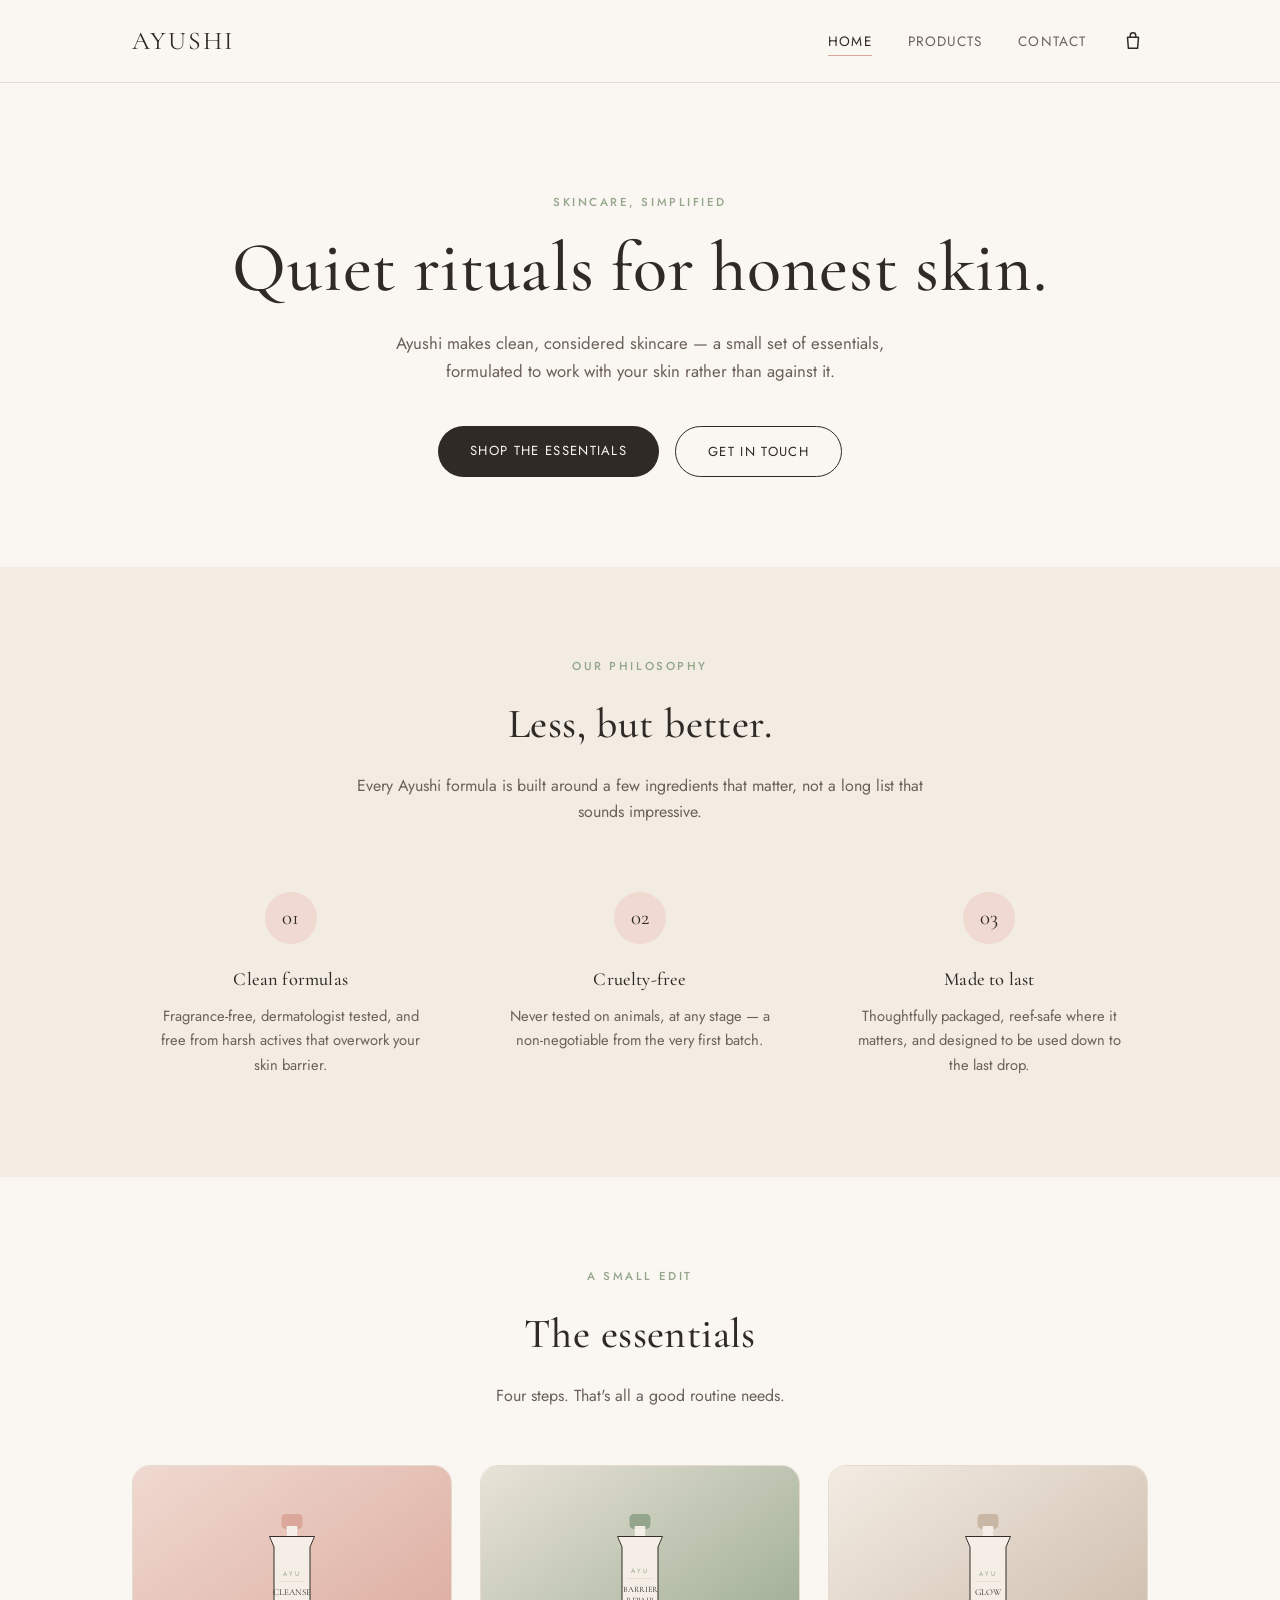
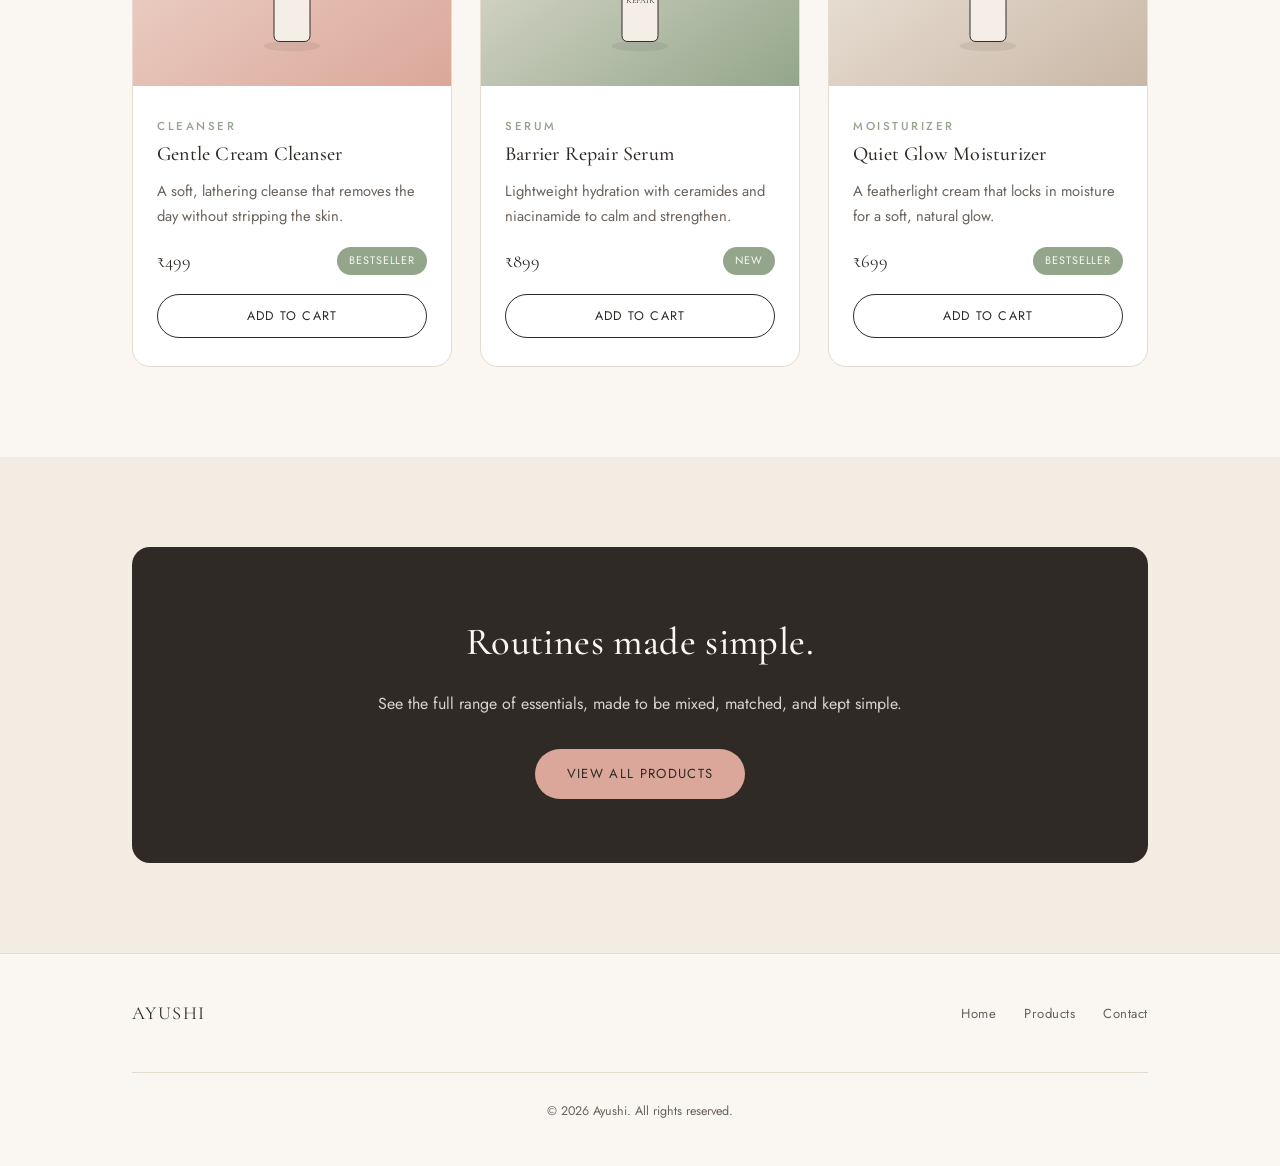
==== index.html @ 9e6bf0d2 "first commit" ====
<!DOCTYPE html>
<html lang="en">
<head>
<meta charset="UTF-8" />
<meta name="viewport" content="width=device-width, initial-scale=1.0" />
<title>Ayushi — Skincare, simplified</title>
<meta name="description" content="Ayushi is a minimalist skincare brand built around clean ingredients and quiet, everyday rituals." />
<link rel="preconnect" href="https://fonts.googleapis.com">
<link rel="preconnect" href="https://fonts.gstatic.com" crossorigin>
<link href="https://fonts.googleapis.com/css2?family=Cormorant+Garamond:wght@400;500;600&family=Jost:wght@400;500&display=swap" rel="stylesheet">
<link rel="stylesheet" href="style.css" />
</head>
<body>

<header class="site-header">
  <div class="wrap">
    <a href="index.html" class="logo">Ayushi</a>
    <div class="header-right">
      <nav class="main-nav">
        <ul>
          <li><a href="index.html" class="active">Home</a></li>
          <li><a href="products.html">Products</a></li>
          <li><a href="contact.html">Contact</a></li>
        </ul>
      </nav>
      <button class="cart-toggle" aria-label="Open cart">
        <svg viewBox="0 0 24 24" fill="none" stroke="currentColor" stroke-width="1.6" stroke-linecap="round" stroke-linejoin="round">
          <path d="M6 8h12l-1 12H7L6 8z"/>
          <path d="M9 8V6a3 3 0 0 1 6 0v2"/>
        </svg>
        <span class="cart-badge">0</span>
      </button>
    </div>
  </div>
</header>

<main>

  <section class="hero">
    <div class="wrap">
      <span class="eyebrow">Skincare, simplified</span>
      <h1>Quiet rituals for honest skin.</h1>
      <p class="lead">Ayushi makes clean, considered skincare — a small set of essentials, formulated to work with your skin rather than against it.</p>
      <div class="hero-actions">
        <a href="products.html" class="btn btn-primary">Shop the essentials</a>
        <a href="contact.html" class="btn btn-secondary">Get in touch</a>
      </div>
    </div>
  </section>

  <section class="alt">
    <div class="wrap">
      <div class="section-head">
        <span class="eyebrow">Our philosophy</span>
        <h2>Less, but better.</h2>
        <p>Every Ayushi formula is built around a few ingredients that matter, not a long list that sounds impressive.</p>
      </div>
      <div class="pillars">
        <div class="pillar">
          <div class="mark">01</div>
          <h3>Clean formulas</h3>
          <p>Fragrance-free, dermatologist tested, and free from harsh actives that overwork your skin barrier.</p>
        </div>
        <div class="pillar">
          <div class="mark">02</div>
          <h3>Cruelty-free</h3>
          <p>Never tested on animals, at any stage — a non-negotiable from the very first batch.</p>
        </div>
        <div class="pillar">
          <div class="mark">03</div>
          <h3>Made to last</h3>
          <p>Thoughtfully packaged, reef-safe where it matters, and designed to be used down to the last drop.</p>
        </div>
      </div>
    </div>
  </section>

  <section>
    <div class="wrap">
      <div class="section-head">
        <span class="eyebrow">A small edit</span>
        <h2>The essentials</h2>
        <p>Four steps. That's all a good routine needs.</p>
      </div>
      <div class="product-grid">
        <div class="product-card">
          <div class="product-image img-1">
            <svg viewBox="0 0 160 220" width="120" height="165">
              <ellipse cx="80" cy="204" rx="38" ry="7" fill="#2f2a26" opacity="0.08"/>
              <rect x="66" y="28" width="28" height="20" rx="6" fill="#dba79a"/>
              <rect x="73" y="44" width="14" height="14" fill="#f4eee6"/>
              <path d="M50 58 Q50 58 56 72 L56 190 Q56 198 64 198 L96 198 Q104 198 104 190 L104 72 Q110 58 110 58 Z" fill="#f4eee6" stroke="#2f2a26" stroke-width="1.3"/>
              <line x1="62" y1="118" x2="98" y2="118" stroke="#e5dbce" stroke-width="1"/>
              <text x="80" y="110" text-anchor="middle" font-family="Jost, sans-serif" font-size="8.5" letter-spacing="2.5" fill="#93a68b">AYU</text>
              <text x="80" y="136" text-anchor="middle" font-family="Cormorant Garamond, serif" font-size="12" fill="#2f2a26">CLEANSE</text>
            </svg>
          </div>
          <div class="product-body">
            <span class="eyebrow">Cleanser</span>
            <h3>Gentle Cream Cleanser</h3>
            <p class="desc">A soft, lathering cleanse that removes the day without stripping the skin.</p>
            <div class="product-foot">
              <span class="price">₹499</span>
              <span class="tag">Bestseller</span>
            </div>
            <button type="button" class="add-to-cart" data-id="cleanser" data-name="Gentle Cream Cleanser" data-price="499">Add to Cart</button>
          </div>
        </div>
        <div class="product-card">
          <div class="product-image img-2">
            <svg viewBox="0 0 160 220" width="120" height="165">
              <ellipse cx="80" cy="204" rx="38" ry="7" fill="#2f2a26" opacity="0.08"/>
              <rect x="66" y="28" width="28" height="20" rx="6" fill="#93a68b"/>
              <rect x="73" y="44" width="14" height="14" fill="#f4eee6"/>
              <path d="M50 58 Q50 58 56 72 L56 190 Q56 198 64 198 L96 198 Q104 198 104 190 L104 72 Q110 58 110 58 Z" fill="#f4eee6" stroke="#2f2a26" stroke-width="1.3"/>
              <line x1="62" y1="114" x2="98" y2="114" stroke="#e5dbce" stroke-width="1"/>
              <text x="80" y="107" text-anchor="middle" font-family="Jost, sans-serif" font-size="8.5" letter-spacing="2.5" fill="#93a68b">AYU</text>
              <text x="80" y="132" text-anchor="middle" font-family="Cormorant Garamond, serif" font-size="11" fill="#2f2a26">BARRIER</text>
              <text x="80" y="147" text-anchor="middle" font-family="Cormorant Garamond, serif" font-size="11" fill="#2f2a26">REPAIR</text>
            </svg>
          </div>
          <div class="product-body">
            <span class="eyebrow">Serum</span>
            <h3>Barrier Repair Serum</h3>
            <p class="desc">Lightweight hydration with ceramides and niacinamide to calm and strengthen.</p>
            <div class="product-foot">
              <span class="price">₹899</span>
              <span class="tag">New</span>
            </div>
            <button type="button" class="add-to-cart" data-id="serum" data-name="Barrier Repair Serum" data-price="899">Add to Cart</button>
          </div>
        </div>
        <div class="product-card">
          <div class="product-image img-3">
            <svg viewBox="0 0 160 220" width="120" height="165">
              <ellipse cx="80" cy="204" rx="38" ry="7" fill="#2f2a26" opacity="0.08"/>
              <rect x="66" y="28" width="28" height="20" rx="6" fill="#c9b7a6"/>
              <rect x="73" y="44" width="14" height="14" fill="#f4eee6"/>
              <path d="M50 58 Q50 58 56 72 L56 190 Q56 198 64 198 L96 198 Q104 198 104 190 L104 72 Q110 58 110 58 Z" fill="#f4eee6" stroke="#2f2a26" stroke-width="1.3"/>
              <line x1="62" y1="118" x2="98" y2="118" stroke="#e5dbce" stroke-width="1"/>
              <text x="80" y="110" text-anchor="middle" font-family="Jost, sans-serif" font-size="8.5" letter-spacing="2.5" fill="#93a68b">AYU</text>
              <text x="80" y="136" text-anchor="middle" font-family="Cormorant Garamond, serif" font-size="12" fill="#2f2a26">GLOW</text>
            </svg>
          </div>
          <div class="product-body">
            <span class="eyebrow">Moisturizer</span>
            <h3>Quiet Glow Moisturizer</h3>
            <p class="desc">A featherlight cream that locks in moisture for a soft, natural glow.</p>
            <div class="product-foot">
              <span class="price">₹699</span>
              <span class="tag">Bestseller</span>
            </div>
            <button type="button" class="add-to-cart" data-id="moisturizer" data-name="Quiet Glow Moisturizer" data-price="699">Add to Cart</button>
          </div>
        </div>
      </div>
    </div>
  </section>

  <section class="alt">
    <div class="wrap">
      <div class="cta-band">
        <h2>Routines made simple.</h2>
        <p>See the full range of essentials, made to be mixed, matched, and kept simple.</p>
        <a href="products.html" class="btn btn-primary">View all products</a>
      </div>
    </div>
  </section>

</main>

<footer class="site-footer">
  <div class="wrap">
    <a href="index.html" class="logo">Ayushi</a>
    <ul class="footer-links">
      <li><a href="index.html">Home</a></li>
      <li><a href="products.html">Products</a></li>
      <li><a href="contact.html">Contact</a></li>
    </ul>
    <p class="copyright">&copy; 2026 Ayushi. All rights reserved.</p>
  </div>
</footer>

<div class="cart-overlay"></div>
<div class="cart-drawer">
  <div class="cart-header">
    <h2>Your Cart</h2>
    <button type="button" class="cart-close" aria-label="Close cart">&times;</button>
  </div>
  <div class="cart-items">
    <p class="cart-empty">Your cart is empty.</p>
  </div>
  <div class="cart-footer">
    <div class="cart-total">
      <span>Total</span>
      <span class="cart-total-amount">₹0</span>
    </div>
    <button type="button" class="btn btn-primary cart-checkout" disabled>Checkout via Email</button>
  </div>
</div>
<script src="cart.js"></script>
</body>
</html>
---- style.css ----
/* ===== Ayushi — Skincare ===== */

:root {
  --cream: #faf6f1;
  --cream-soft: #f3ece3;
  --blush: #dba79a;
  --blush-soft: #efd9d0;
  --sage: #93a68b;
  --ink: #2f2a26;
  --ink-soft: #6b6159;
  --border: #e5dbce;
  --radius: 18px;
  --max-width: 1080px;
  --font-serif: "Cormorant Garamond", "Georgia", serif;
  --font-sans: "Jost", "Helvetica Neue", Arial, sans-serif;
}

* {
  box-sizing: border-box;
}

html {
  scroll-behavior: smooth;
}

body {
  margin: 0;
  background: var(--cream);
  color: var(--ink);
  font-family: var(--font-sans);
  font-size: 16px;
  line-height: 1.65;
  -webkit-font-smoothing: antialiased;
}

img {
  max-width: 100%;
  display: block;
}

a {
  color: inherit;
  text-decoration: none;
}

.wrap {
  max-width: var(--max-width);
  margin: 0 auto;
  padding: 0 32px;
}

h1, h2, h3, h4 {
  font-family: var(--font-serif);
  font-weight: 500;
  letter-spacing: 0.01em;
  margin: 0;
  color: var(--ink);
}

p {
  margin: 0;
}

.eyebrow {
  font-size: 0.72rem;
  letter-spacing: 0.22em;
  text-transform: uppercase;
  color: var(--sage);
  font-weight: 500;
}

/* ---------- Header ---------- */

.site-header {
  position: sticky;
  top: 0;
  z-index: 10;
  background: rgba(250, 246, 241, 0.92);
  backdrop-filter: blur(6px);
  border-bottom: 1px solid var(--border);
}

.site-header .wrap {
  display: flex;
  align-items: center;
  justify-content: space-between;
  padding-top: 20px;
  padding-bottom: 20px;
}

.logo {
  font-family: var(--font-serif);
  font-size: 1.6rem;
  letter-spacing: 0.08em;
  text-transform: uppercase;
}

nav.main-nav ul {
  display: flex;
  gap: 36px;
  margin: 0;
  padding: 0;
  list-style: none;
}

nav.main-nav a {
  font-size: 0.85rem;
  letter-spacing: 0.08em;
  text-transform: uppercase;
  color: var(--ink-soft);
  padding-bottom: 4px;
  border-bottom: 1px solid transparent;
  transition: color 0.2s ease, border-color 0.2s ease;
}

nav.main-nav a:hover,
nav.main-nav a.active {
  color: var(--ink);
  border-bottom-color: var(--blush);
}

.header-right {
  display: flex;
  align-items: center;
  gap: 32px;
}

.cart-toggle {
  position: relative;
  display: flex;
  align-items: center;
  justify-content: center;
  background: none;
  border: none;
  cursor: pointer;
  color: var(--ink);
  padding: 4px;
}

.cart-toggle svg {
  width: 22px;
  height: 22px;
}

.cart-badge {
  position: absolute;
  top: -6px;
  right: -8px;
  min-width: 18px;
  height: 18px;
  padding: 0 4px;
  border-radius: 999px;
  background: var(--blush);
  color: var(--ink);
  font-size: 0.65rem;
  font-weight: 600;
  display: none;
  align-items: center;
  justify-content: center;
}

/* ---------- Cart drawer ---------- */

.cart-overlay {
  position: fixed;
  inset: 0;
  background: rgba(47, 42, 38, 0.35);
  opacity: 0;
  pointer-events: none;
  transition: opacity 0.25s ease;
  z-index: 20;
}

.cart-overlay.open {
  opacity: 1;
  pointer-events: auto;
}

.cart-drawer {
  position: fixed;
  top: 0;
  right: 0;
  bottom: 0;
  width: min(400px, 92vw);
  background: var(--cream);
  border-left: 1px solid var(--border);
  z-index: 21;
  display: flex;
  flex-direction: column;
  transform: translateX(100%);
  transition: transform 0.3s ease;
}

.cart-drawer.open {
  transform: translateX(0);
}

.cart-header {
  display: flex;
  align-items: center;
  justify-content: space-between;
  padding: 24px 28px;
  border-bottom: 1px solid var(--border);
}

.cart-header h2 {
  font-size: 1.3rem;
}

.cart-close {
  background: none;
  border: none;
  font-size: 1.4rem;
  line-height: 1;
  cursor: pointer;
  color: var(--ink-soft);
  padding: 4px 8px;
}

.cart-close:hover {
  color: var(--ink);
}

.cart-items {
  flex: 1;
  overflow-y: auto;
  padding: 10px 28px;
}

.cart-empty {
  color: var(--ink-soft);
  font-size: 0.9rem;
  padding: 30px 0;
  text-align: center;
}

.cart-row {
  display: flex;
  align-items: flex-start;
  justify-content: space-between;
  gap: 12px;
  padding: 18px 0;
  border-bottom: 1px solid var(--border);
}

.cart-row-name {
  font-size: 0.95rem;
  margin-bottom: 4px;
}

.cart-row-price {
  font-size: 0.82rem;
  color: var(--ink-soft);
}

.cart-row-controls {
  display: flex;
  align-items: center;
  gap: 8px;
  flex-shrink: 0;
}

.qty-btn {
  width: 24px;
  height: 24px;
  border: 1px solid var(--border);
  background: #fff;
  border-radius: 50%;
  cursor: pointer;
  font-size: 0.9rem;
  display: flex;
  align-items: center;
  justify-content: center;
  color: var(--ink);
}

.qty-btn:hover {
  border-color: var(--blush);
}

.qty-value {
  min-width: 16px;
  text-align: center;
  font-size: 0.88rem;
}

.cart-remove {
  background: none;
  border: none;
  cursor: pointer;
  font-size: 0.72rem;
  letter-spacing: 0.06em;
  text-transform: uppercase;
  color: var(--ink-soft);
  margin-left: 6px;
}

.cart-remove:hover {
  color: var(--blush);
}

.cart-footer {
  padding: 22px 28px 28px;
  border-top: 1px solid var(--border);
}

.cart-total {
  display: flex;
  align-items: center;
  justify-content: space-between;
  margin-bottom: 18px;
  font-family: var(--font-serif);
  font-size: 1.1rem;
}

.cart-checkout {
  width: 100%;
  border: none;
  cursor: pointer;
  font-family: var(--font-sans);
}

.cart-checkout:disabled {
  opacity: 0.45;
  cursor: not-allowed;
}

/* ---------- Buttons ---------- */

.btn {
  display: inline-block;
  padding: 14px 32px;
  border-radius: 999px;
  font-size: 0.82rem;
  letter-spacing: 0.1em;
  text-transform: uppercase;
  transition: transform 0.2s ease, box-shadow 0.2s ease, background 0.2s ease;
}

.btn-primary {
  background: var(--ink);
  color: var(--cream);
}

.btn-primary:hover {
  background: var(--blush);
  color: var(--ink);
  transform: translateY(-2px);
}

.btn-secondary {
  background: transparent;
  color: var(--ink);
  border: 1px solid var(--ink);
}

.btn-secondary:hover {
  background: var(--ink);
  color: var(--cream);
  transform: translateY(-2px);
}

/* ---------- Hero ---------- */

.hero {
  padding: 110px 0 90px;
  text-align: center;
}

.hero .eyebrow {
  display: block;
  margin-bottom: 18px;
}

.hero h1 {
  font-size: clamp(2.6rem, 6vw, 4.4rem);
  line-height: 1.08;
  max-width: 820px;
  margin: 0 auto 24px;
}

.hero p.lead {
  max-width: 540px;
  margin: 0 auto 40px;
  color: var(--ink-soft);
  font-size: 1.05rem;
}

.hero-actions {
  display: flex;
  gap: 16px;
  justify-content: center;
  flex-wrap: wrap;
}

/* ---------- Sections ---------- */

section {
  padding: 90px 0;
}

section.alt {
  background: var(--cream-soft);
}

.section-head {
  text-align: center;
  max-width: 580px;
  margin: 0 auto 56px;
}

.section-head .eyebrow {
  display: block;
  margin-bottom: 14px;
}

.section-head h2 {
  font-size: clamp(1.9rem, 3.4vw, 2.6rem);
  margin-bottom: 14px;
}

.section-head p {
  color: var(--ink-soft);
}

/* ---------- Pillars ---------- */

.pillars {
  display: grid;
  grid-template-columns: repeat(3, 1fr);
  gap: 32px;
}

.pillar {
  text-align: center;
  padding: 10px 20px;
}

.pillar .mark {
  width: 52px;
  height: 52px;
  margin: 0 auto 20px;
  border-radius: 50%;
  background: var(--blush-soft);
  display: flex;
  align-items: center;
  justify-content: center;
  font-family: var(--font-serif);
  font-size: 1.3rem;
  color: var(--ink);
}

.pillar h3 {
  font-size: 1.15rem;
  margin-bottom: 10px;
}

.pillar p {
  color: var(--ink-soft);
  font-size: 0.92rem;
}

/* ---------- Product grid ---------- */

.product-grid {
  display: grid;
  grid-template-columns: repeat(3, 1fr);
  gap: 28px;
}

.product-card {
  background: #fff;
  border: 1px solid var(--border);
  border-radius: var(--radius);
  overflow: hidden;
  transition: transform 0.25s ease, box-shadow 0.25s ease;
}

.product-card:hover {
  transform: translateY(-6px);
  box-shadow: 0 18px 40px -20px rgba(47, 42, 38, 0.25);
}

.product-image {
  height: 220px;
  display: flex;
  align-items: center;
  justify-content: center;
}

.product-image svg {
  display: block;
}

.img-1 { background: linear-gradient(145deg, #efd9d0, #dba79a); }
.img-2 { background: linear-gradient(145deg, #e9e3d8, #93a68b); }
.img-3 { background: linear-gradient(145deg, #f3ece3, #c9b7a6); }
.img-4 { background: linear-gradient(145deg, #dba79a, #93a68b); }
.img-5 { background: linear-gradient(145deg, #f0e6da, #dba79a); }
.img-6 { background: linear-gradient(145deg, #e3e8dd, #c9b7a6); }

.product-body {
  padding: 26px 24px 28px;
}

.product-card .eyebrow {
  margin-bottom: 8px;
}

.product-card h3 {
  font-size: 1.25rem;
  margin-bottom: 8px;
}

.product-card p.desc {
  color: var(--ink-soft);
  font-size: 0.92rem;
  margin-bottom: 18px;
}

.product-foot {
  display: flex;
  align-items: center;
  justify-content: space-between;
  margin-bottom: 18px;
}

.add-to-cart {
  width: 100%;
  border: 1px solid var(--ink);
  background: transparent;
  color: var(--ink);
  padding: 12px 20px;
  border-radius: 999px;
  font-family: var(--font-sans);
  font-size: 0.78rem;
  letter-spacing: 0.1em;
  text-transform: uppercase;
  cursor: pointer;
  transition: background 0.2s ease, color 0.2s ease;
}

.add-to-cart:hover {
  background: var(--ink);
  color: var(--cream);
}

.price {
  font-family: var(--font-serif);
  font-size: 1.15rem;
}

.tag {
  display: inline-block;
  font-size: 0.68rem;
  letter-spacing: 0.08em;
  text-transform: uppercase;
  padding: 5px 12px;
  border-radius: 999px;
  background: var(--sage);
  color: var(--cream);
}

/* ---------- CTA band ---------- */

.cta-band {
  text-align: center;
  background: var(--ink);
  color: var(--cream);
  border-radius: var(--radius);
  padding: 64px 32px;
}

.cta-band h2 {
  color: var(--cream);
  font-size: clamp(1.8rem, 3.4vw, 2.4rem);
  margin-bottom: 16px;
}

.cta-band p {
  color: #d8d2cb;
  margin-bottom: 32px;
}

.cta-band .btn-primary {
  background: var(--blush);
  color: var(--ink);
}

.cta-band .btn-primary:hover {
  background: var(--cream);
}

/* ---------- Contact ---------- */

.contact-layout {
  display: grid;
  grid-template-columns: 1.1fr 1fr;
  gap: 56px;
  align-items: flex-start;
}

.contact-info h2 {
  font-size: clamp(1.9rem, 3.4vw, 2.6rem);
  margin-bottom: 18px;
}

.contact-info > p {
  color: var(--ink-soft);
  margin-bottom: 36px;
  max-width: 420px;
}

.info-row {
  display: flex;
  gap: 18px;
  padding: 18px 0;
  border-top: 1px solid var(--border);
}

.info-row:first-of-type {
  border-top: none;
}

.info-row .label {
  width: 110px;
  flex-shrink: 0;
  font-size: 0.75rem;
  letter-spacing: 0.1em;
  text-transform: uppercase;
  color: var(--sage);
  padding-top: 2px;
}

.info-row .value {
  color: var(--ink);
}

.info-row .value a:hover {
  color: var(--blush);
}

.contact-form {
  background: #fff;
  border: 1px solid var(--border);
  border-radius: var(--radius);
  padding: 36px;
}

.field {
  margin-bottom: 22px;
}

.field label {
  display: block;
  font-size: 0.75rem;
  letter-spacing: 0.08em;
  text-transform: uppercase;
  color: var(--ink-soft);
  margin-bottom: 8px;
}

.field input,
.field textarea {
  width: 100%;
  border: 1px solid var(--border);
  border-radius: 10px;
  padding: 13px 16px;
  font-family: var(--font-sans);
  font-size: 0.95rem;
  background: var(--cream);
  color: var(--ink);
  resize: vertical;
}

.field input:focus,
.field textarea:focus {
  outline: none;
  border-color: var(--blush);
  background: #fff;
}

.contact-form .btn-primary {
  width: 100%;
  text-align: center;
  border: none;
  cursor: pointer;
  font-family: var(--font-sans);
}

.form-note {
  font-size: 0.8rem;
  color: var(--ink-soft);
  margin-top: 14px;
  text-align: center;
}

/* ---------- Footer ---------- */

.site-footer {
  border-top: 1px solid var(--border);
  padding: 44px 0;
}

.site-footer .wrap {
  display: flex;
  align-items: center;
  justify-content: space-between;
  flex-wrap: wrap;
  gap: 16px;
}

.site-footer .logo {
  font-size: 1.15rem;
}

.footer-links {
  display: flex;
  gap: 28px;
  list-style: none;
  margin: 0;
  padding: 0;
}

.footer-links a {
  font-size: 0.82rem;
  color: var(--ink-soft);
  letter-spacing: 0.04em;
}

.footer-links a:hover {
  color: var(--ink);
}

.copyright {
  font-size: 0.78rem;
  color: var(--ink-soft);
  width: 100%;
  text-align: center;
  padding-top: 28px;
  border-top: 1px solid var(--border);
  margin-top: 28px;
}

/* ---------- Responsive ---------- */

@media (max-width: 860px) {
  nav.main-nav ul {
    gap: 20px;
  }

  .pillars,
  .product-grid {
    grid-template-columns: 1fr;
  }

  .contact-layout {
    grid-template-columns: 1fr;
  }

  .hero {
    padding: 80px 0 60px;
  }

  section {
    padding: 64px 0;
  }
}

@media (max-width: 560px) {
  .wrap {
    padding: 0 20px;
  }

  nav.main-nav ul {
    gap: 14px;
  }

  nav.main-nav a {
    font-size: 0.72rem;
  }
}
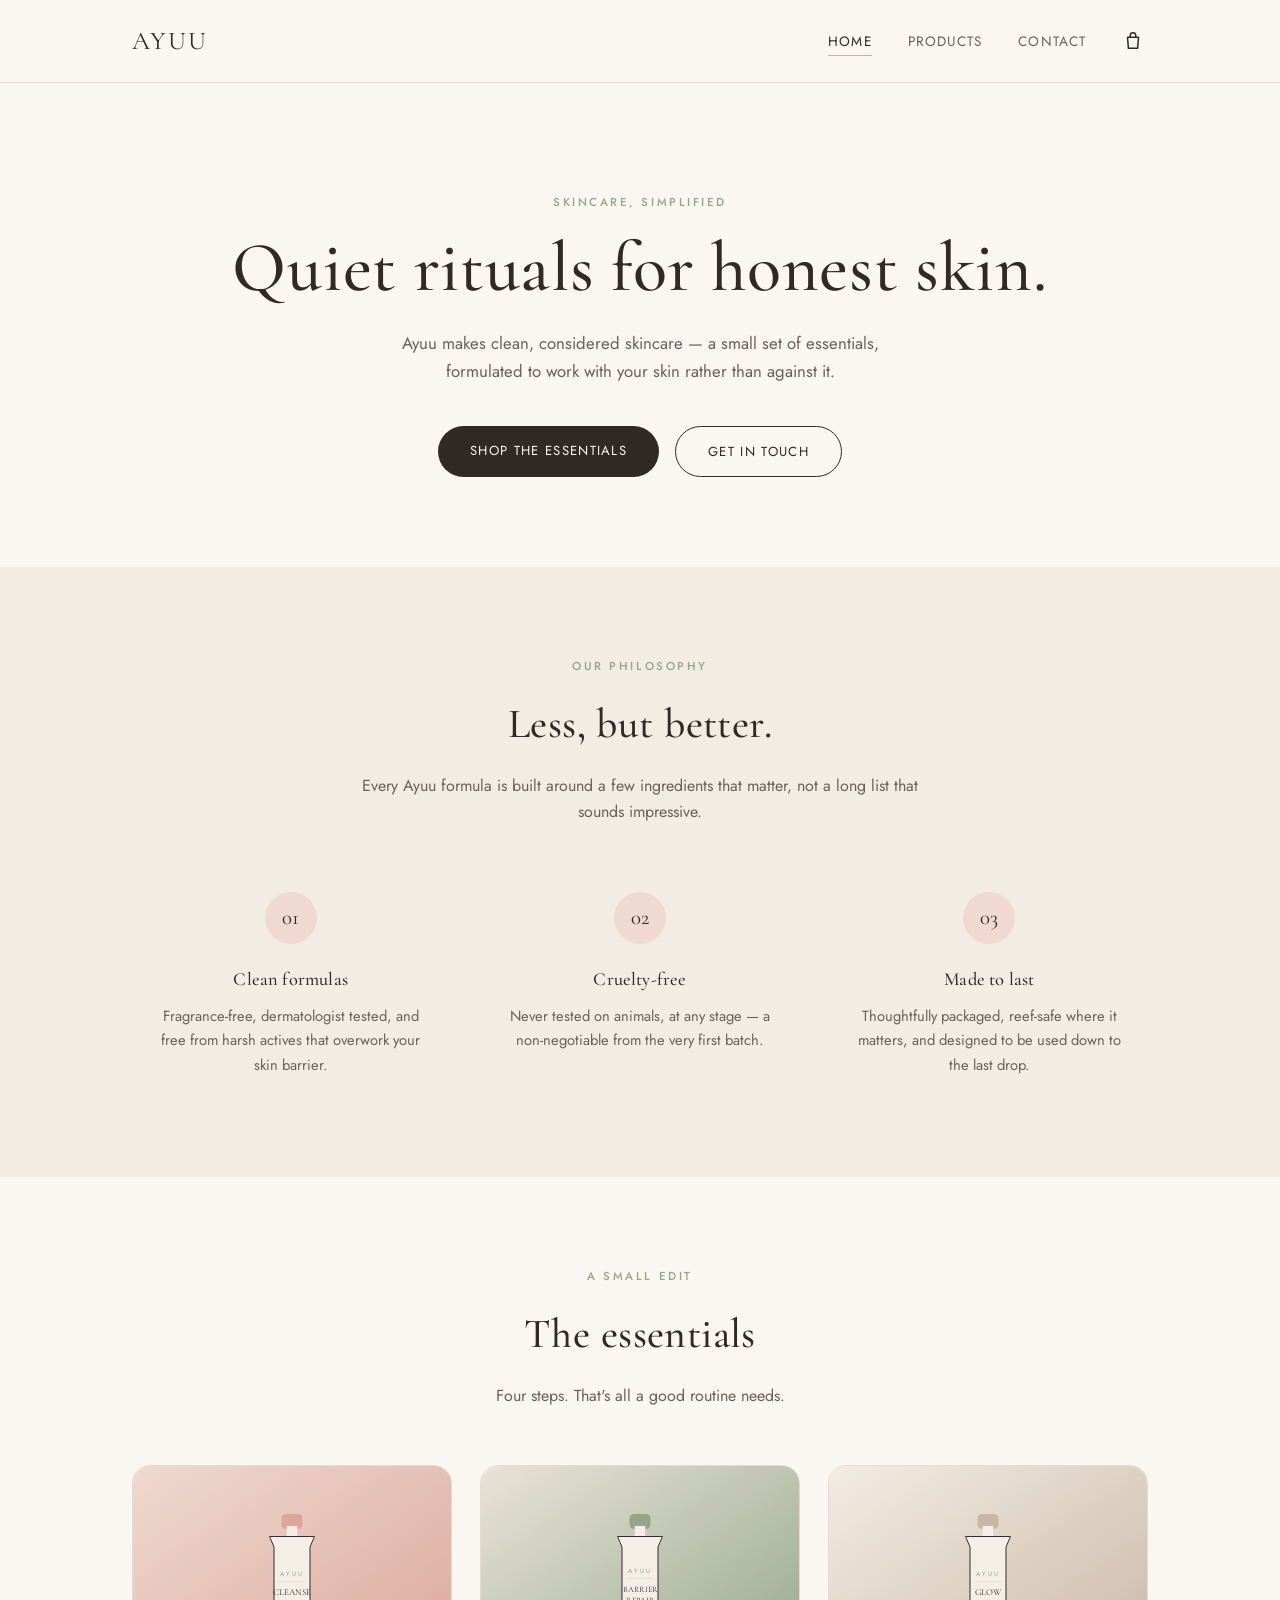
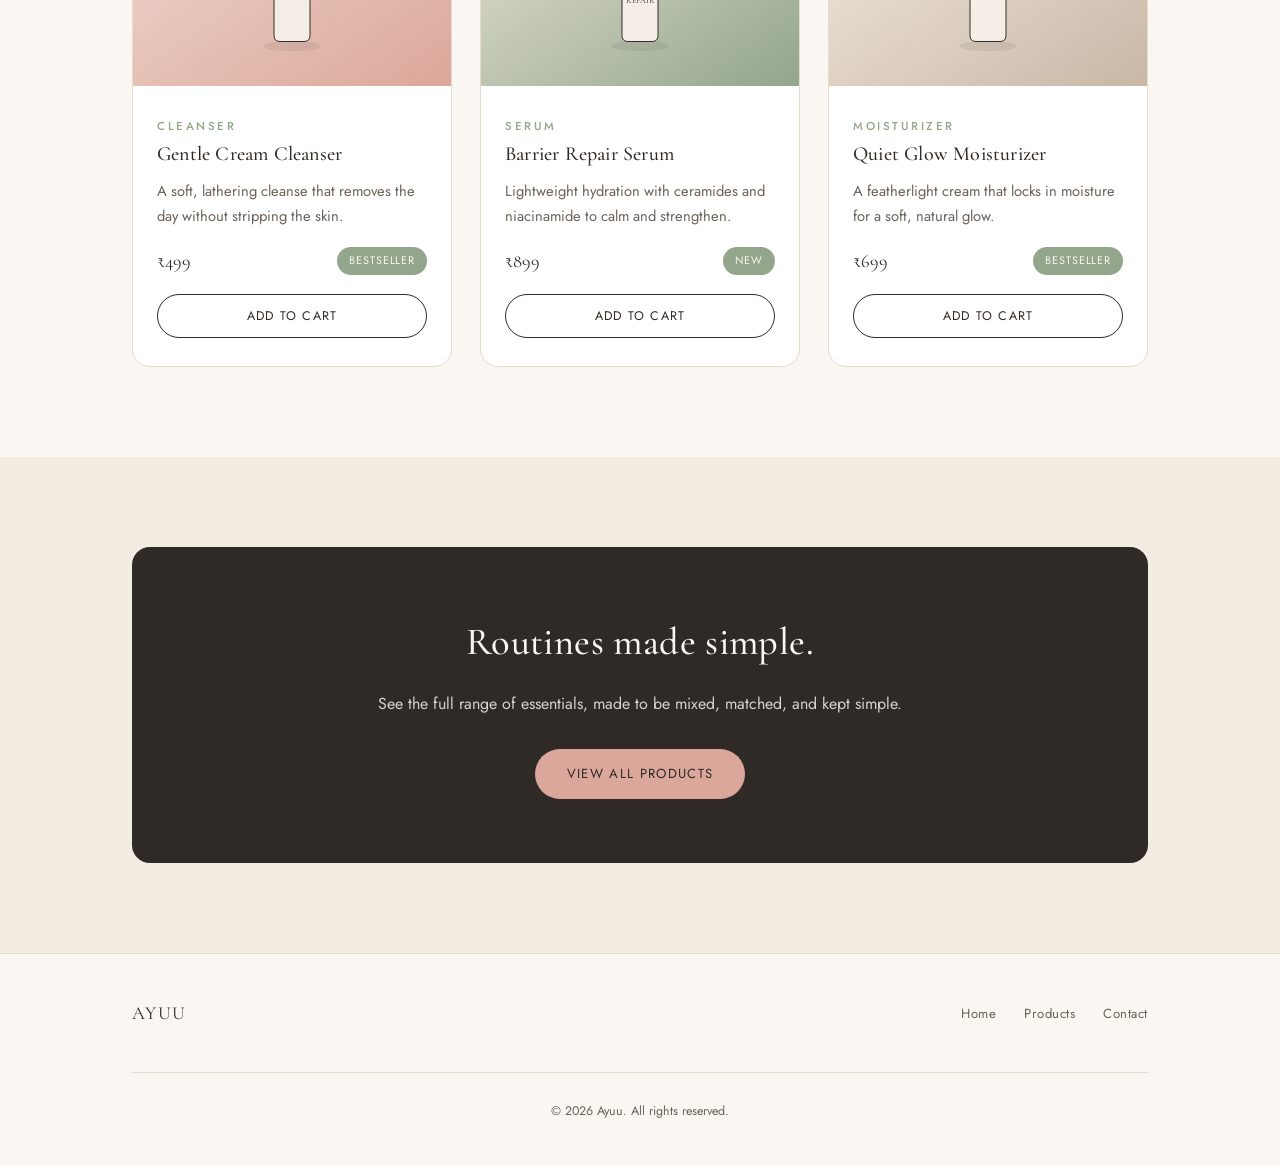
==== commit 31860319: "Update cart, contact, index, and products pages Co-Authored-By: Claude Sonnet 5 <noreply@anthropic.c" ====
--- a/index.html
+++ b/index.html
@@ -3,8 +3,8 @@
 <head>
 <meta charset="UTF-8" />
 <meta name="viewport" content="width=device-width, initial-scale=1.0" />
-<title>Ayushi — Skincare, simplified</title>
-<meta name="description" content="Ayushi is a minimalist skincare brand built around clean ingredients and quiet, everyday rituals." />
+<title>Ayuu — Skincare, simplified</title>
+<meta name="description" content="Ayuu is a minimalist skincare brand built around clean ingredients and quiet, everyday rituals." />
 <link rel="preconnect" href="https://fonts.googleapis.com">
 <link rel="preconnect" href="https://fonts.gstatic.com" crossorigin>
 <link href="https://fonts.googleapis.com/css2?family=Cormorant+Garamond:wght@400;500;600&family=Jost:wght@400;500&display=swap" rel="stylesheet">
@@ -14,7 +14,7 @@
 
 <header class="site-header">
   <div class="wrap">
-    <a href="index.html" class="logo">Ayushi</a>
+    <a href="index.html" class="logo">Ayuu</a>
     <div class="header-right">
       <nav class="main-nav">
         <ul>
@@ -40,7 +40,7 @@
     <div class="wrap">
       <span class="eyebrow">Skincare, simplified</span>
       <h1>Quiet rituals for honest skin.</h1>
-      <p class="lead">Ayushi makes clean, considered skincare — a small set of essentials, formulated to work with your skin rather than against it.</p>
+      <p class="lead">Ayuu makes clean, considered skincare — a small set of essentials, formulated to work with your skin rather than against it.</p>
       <div class="hero-actions">
         <a href="products.html" class="btn btn-primary">Shop the essentials</a>
         <a href="contact.html" class="btn btn-secondary">Get in touch</a>
@@ -53,7 +53,7 @@
       <div class="section-head">
         <span class="eyebrow">Our philosophy</span>
         <h2>Less, but better.</h2>
-        <p>Every Ayushi formula is built around a few ingredients that matter, not a long list that sounds impressive.</p>
+        <p>Every Ayuu formula is built around a few ingredients that matter, not a long list that sounds impressive.</p>
       </div>
       <div class="pillars">
         <div class="pillar">
@@ -91,7 +91,7 @@
               <rect x="73" y="44" width="14" height="14" fill="#f4eee6"/>
               <path d="M50 58 Q50 58 56 72 L56 190 Q56 198 64 198 L96 198 Q104 198 104 190 L104 72 Q110 58 110 58 Z" fill="#f4eee6" stroke="#2f2a26" stroke-width="1.3"/>
               <line x1="62" y1="118" x2="98" y2="118" stroke="#e5dbce" stroke-width="1"/>
-              <text x="80" y="110" text-anchor="middle" font-family="Jost, sans-serif" font-size="8.5" letter-spacing="2.5" fill="#93a68b">AYU</text>
+              <text x="80" y="110" text-anchor="middle" font-family="Jost, sans-serif" font-size="8.5" letter-spacing="2.5" fill="#93a68b">AYUU</text>
               <text x="80" y="136" text-anchor="middle" font-family="Cormorant Garamond, serif" font-size="12" fill="#2f2a26">CLEANSE</text>
             </svg>
           </div>
@@ -114,7 +114,7 @@
               <rect x="73" y="44" width="14" height="14" fill="#f4eee6"/>
               <path d="M50 58 Q50 58 56 72 L56 190 Q56 198 64 198 L96 198 Q104 198 104 190 L104 72 Q110 58 110 58 Z" fill="#f4eee6" stroke="#2f2a26" stroke-width="1.3"/>
               <line x1="62" y1="114" x2="98" y2="114" stroke="#e5dbce" stroke-width="1"/>
-              <text x="80" y="107" text-anchor="middle" font-family="Jost, sans-serif" font-size="8.5" letter-spacing="2.5" fill="#93a68b">AYU</text>
+              <text x="80" y="107" text-anchor="middle" font-family="Jost, sans-serif" font-size="8.5" letter-spacing="2.5" fill="#93a68b">AYUU</text>
               <text x="80" y="132" text-anchor="middle" font-family="Cormorant Garamond, serif" font-size="11" fill="#2f2a26">BARRIER</text>
               <text x="80" y="147" text-anchor="middle" font-family="Cormorant Garamond, serif" font-size="11" fill="#2f2a26">REPAIR</text>
             </svg>
@@ -138,7 +138,7 @@
               <rect x="73" y="44" width="14" height="14" fill="#f4eee6"/>
               <path d="M50 58 Q50 58 56 72 L56 190 Q56 198 64 198 L96 198 Q104 198 104 190 L104 72 Q110 58 110 58 Z" fill="#f4eee6" stroke="#2f2a26" stroke-width="1.3"/>
               <line x1="62" y1="118" x2="98" y2="118" stroke="#e5dbce" stroke-width="1"/>
-              <text x="80" y="110" text-anchor="middle" font-family="Jost, sans-serif" font-size="8.5" letter-spacing="2.5" fill="#93a68b">AYU</text>
+              <text x="80" y="110" text-anchor="middle" font-family="Jost, sans-serif" font-size="8.5" letter-spacing="2.5" fill="#93a68b">AYUU</text>
               <text x="80" y="136" text-anchor="middle" font-family="Cormorant Garamond, serif" font-size="12" fill="#2f2a26">GLOW</text>
             </svg>
           </div>
@@ -171,13 +171,13 @@
 
 <footer class="site-footer">
   <div class="wrap">
-    <a href="index.html" class="logo">Ayushi</a>
+    <a href="index.html" class="logo">Ayuu</a>
     <ul class="footer-links">
       <li><a href="index.html">Home</a></li>
       <li><a href="products.html">Products</a></li>
       <li><a href="contact.html">Contact</a></li>
     </ul>
-    <p class="copyright">&copy; 2026 Ayushi. All rights reserved.</p>
+    <p class="copyright">&copy; 2026 Ayuu. All rights reserved.</p>
   </div>
 </footer>
 
